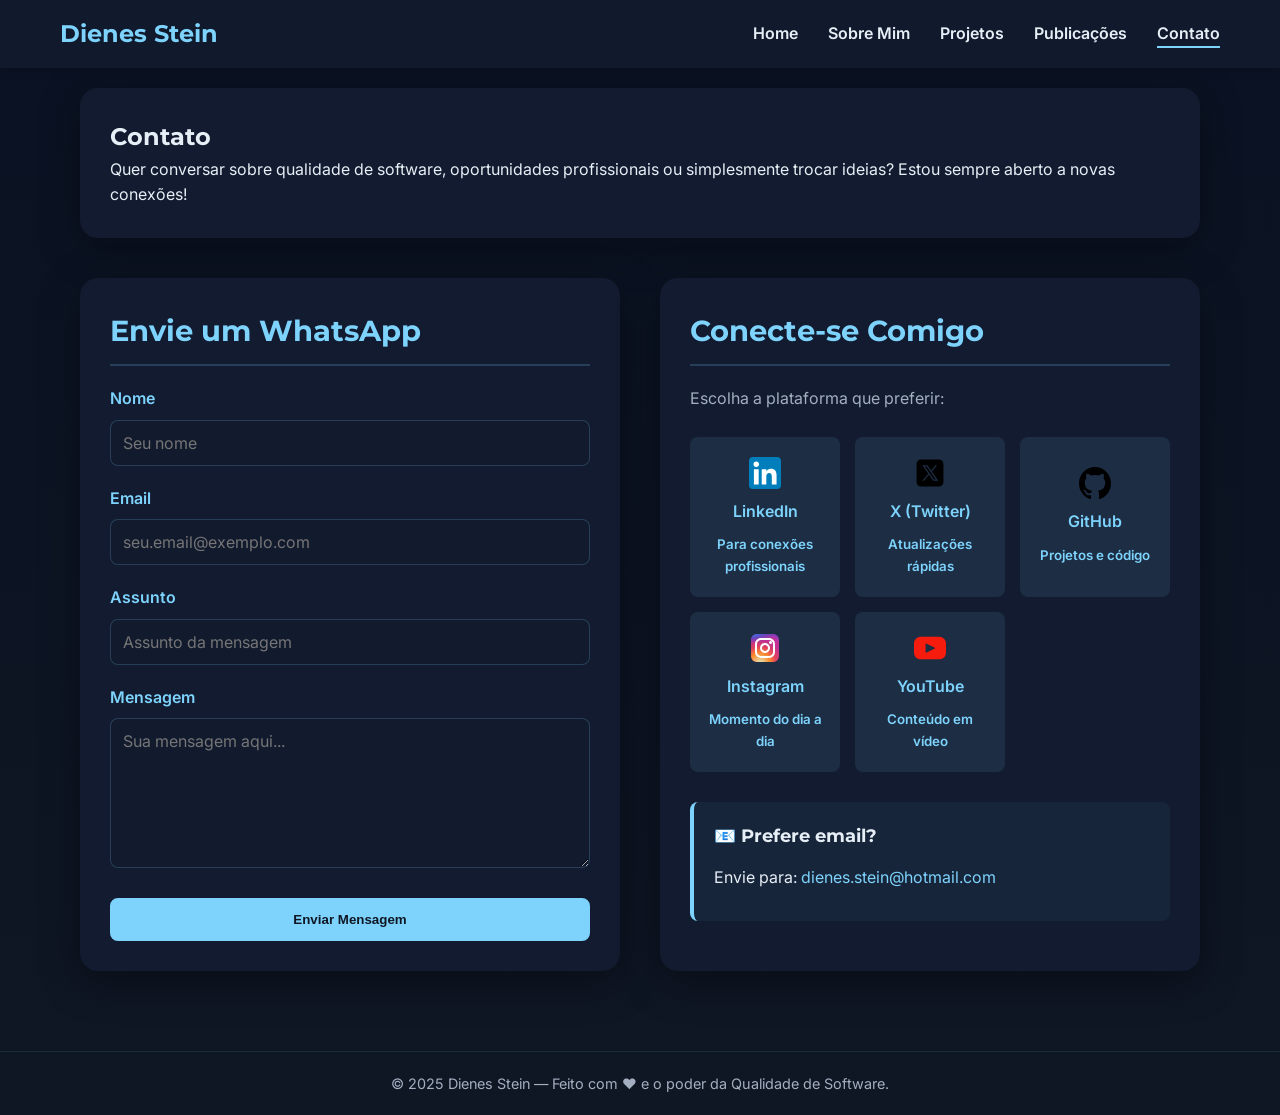
==== contato.html @ b436f36e "New project page and new menu on another pages" ====
<!DOCTYPE html>
<html lang="pt-BR">
<head>
    <meta charset="UTF-8">
    <meta name="viewport" content="width=device-width, initial-scale=1.0">
    <title>Contato — Dienes Stein</title>
    <meta name="description" content="Entre em contato comigo para parcerias, dúvidas ou oportunidades profissionais.">
    <link rel="stylesheet" href="css/style.css">
    <link rel="preconnect" href="https://fonts.googleapis.com">
    <link rel="preconnect" href="https://fonts.gstatic.com" crossorigin>
    <link href="https://fonts.googleapis.com/css2?family=Inter:wght@300;400;600;700&family=Montserrat:wght@700&display=swap" rel="stylesheet">
    <style>
        .contact-form {
            display: flex;
            flex-direction: column;
            gap: 20px;
            margin-top: 20px;
        }

        .form-group {
            display: flex;
            flex-direction: column;
            gap: 8px;
        }

        .form-group label {
            font-weight: 600;
            color: var(--color-accent);
            font-size: 1rem;
        }

        .form-group input,
        .form-group textarea {
            padding: 12px;
            border: 1px solid rgba(125, 211, 252, 0.2);
            border-radius: var(--radius-sm);
            background-color: rgba(18, 27, 47, 0.5);
            color: var(--color-primary-text);
            font-family: var(--font-body);
            font-size: 1rem;
            transition: border-color 0.3s ease, background-color 0.3s ease;
        }

        .form-group input:focus,
        .form-group textarea:focus {
            outline: none;
            border-color: var(--color-accent);
            background-color: rgba(18, 27, 47, 0.8);
        }

        .form-group textarea {
            resize: vertical;
            min-height: 150px;
        }

        .form-submit {
            margin-top: 10px;
        }

        .contact-section {
            display: grid;
            grid-template-columns: 1fr 1fr;
            gap: 40px;
            margin-bottom: 40px;
        }

        @media (max-width: 768px) {
            .contact-section {
                grid-template-columns: 1fr;
                gap: 20px;
            }
        }
    </style>
</head>
<body>
    <header class="header">
        <div class="container">
            <nav class="navbar">
                <div class="logo">Dienes Stein</div>
                <ul class="nav-menu">
                    <li><a href="index.html" class="nav-link">Home</a></li>
                    <li><a href="sobre.html" class="nav-link">Sobre Mim</a></li>
                    <li><a href="projetos.html" class="nav-link">Projetos</a></li>
                    <li><a href="publicacoes.html" class="nav-link">Publicações</a></li>
                    <li><a href="contato.html" class="nav-link active">Contato</a></li>
                </ul>
            </nav>
        </div>
    </header>

    <main class="container">
        <section class="card">
            <h1>Contato</h1>
            <p>Quer conversar sobre qualidade de software, oportunidades profissionais ou simplesmente trocar ideias? Estou sempre aberto a novas conexões!</p>
        </section>

        <div class="contact-section">
            <!-- Contact Form -->
            <section class="card">
                <h2>Envie um WhatsApp</h2>
                <form class="contact-form" id="whatsapp-form">
                    <div class="form-group">
                        <label for="contact-name">Nome</label>
                        <input type="text" id="contact-name" name="name" required placeholder="Seu nome">
                    </div>

                    <div class="form-group">
                        <label for="contact-email">Email</label>
                        <input type="email" id="contact-email" name="email" required placeholder="seu.email@exemplo.com">
                    </div>

                    <div class="form-group">
                        <label for="contact-subject">Assunto</label>
                        <input type="text" id="contact-subject" name="subject" required placeholder="Assunto da mensagem">
                    </div>

                    <div class="form-group">
                        <label for="contact-message">Mensagem</label>
                        <textarea id="contact-message" name="message" required placeholder="Sua mensagem aqui..."></textarea>
                    </div>

                    <button type="submit" class="btn btn-primary form-submit">Enviar Mensagem</button>
                </form>
            </section>

            <!-- Contact Information -->
            <section class="card">
                <h2>Conecte-se Comigo</h2>
                <p class="contact-intro">Escolha a plataforma que preferir:</p>

                <div class="social-links">
                    <a href="https://linkedin.com/in/dienes" target="_blank">
                        <img src="https://dieneslab.github.io/icons/linkedin.svg" alt="LinkedIn">
                        <span>LinkedIn</span>
                        <small>Para conexões profissionais</small>
                    </a>
                    <a href="https://x.com/dienes" target="_blank">
                        <img src="https://dieneslab.github.io/icons/xcom.svg" alt="X">
                        <span>X (Twitter)</span>
                        <small>Atualizações rápidas</small>
                    </a>
                    <a href="https://github.com/dieneslab" target="_blank">
                        <img src="https://dieneslab.github.io/icons/github.svg" alt="GitHub">
                        <span>GitHub</span>
                        <small>Projetos e código</small>
                    </a>
                    <a href="https://instagram.com/dienes_stein" target="_blank">
                        <img src="https://dieneslab.github.io/icons/instagram.svg" alt="Instagram">
                        <span>Instagram</span>
                        <small>Momento do dia a dia</small>
                    </a>
                    <a href="https://www.youtube.com/dienes_stein" target="_blank">
                        <img src="https://dieneslab.github.io/icons/youtube.svg" alt="YouTube">
                        <span>YouTube</span>
                        <small>Conteúdo em vídeo</small>
                    </a>
                </div>

                <div class="contact-highlight">
                    <h3>📧 Prefere email?</h3>
                    <p>Envie para: <a href="mailto:dienes.stein@hotmail.com">dienes.stein@hotmail.com</a></p>
                </div>
            </section>
        </div>

    </main>

    <footer class="footer">
        <div class="container">
            <p>&copy; 2025 Dienes Stein — Feito com ❤️ e o poder da Qualidade de Software.</p>
        </div>
    </footer>

    <script>
    document.getElementById("whatsapp-form").addEventListener("submit", function(event) {
        event.preventDefault();

        // 👉 Substitua pelo seu número do WhatsApp (DDI + DDD + número, sem traços ou espaços)
        const phoneNumber = "5547984241290";

        const name = document.getElementById("contact-name").value.trim();
        const email = document.getElementById("contact-email").value.trim();
        const subject = document.getElementById("contact-subject").value.trim();
        const message = document.getElementById("contact-message").value.trim();

        const text = ` *Nova mensagem de contato!*\n\n` +
                     ` *Nome:* ${name}\n` +
                     ` *Email:* ${email}\n` +
                     ` *Assunto:* ${subject}\n` +
                     ` *Mensagem:* ${message}`;

        const encodedText = encodeURIComponent(text);
        const whatsappURL = `https://wa.me/${phoneNumber}?text=${encodedText}`;

        window.open(whatsappURL, "_blank");
    });
    </script>

    <script src="js/script.js"></script>
</body>
</html>
---- css/style.css ----
/* ============================================
   Portfolio Stylesheet - Dienes Stein
   Design System & Global Styles
   ============================================ */

/* Design Variables */
:root {
    --color-bg: #0f1724;
    --color-card: #121b2f;
    --color-muted: #a3afc1;
    --color-accent: #7dd3fc;
    --color-primary-text: #e6eef6;
    --color-secondary-text: #a3afc1;
    --radius-lg: 18px;
    --radius-sm: 8px;
    --shadow-card: 0 10px 40px rgba(0, 0, 0, 0.4);
    --shadow-card-hover: 0 15px 50px rgba(0, 0, 0, 0.5);
    --max-width: 1200px;

    /* Typography */
    --font-heading: 'Montserrat', sans-serif;
    --font-body: 'Inter', sans-serif;
}

/* ============================================
   Reset & Global Styles
   ============================================ */

* { 
    box-sizing: border-box; 
    margin: 0;
    padding: 0;
}

html {
    scroll-behavior: smooth;
}

body {
    font-family: var(--font-body);
    background: linear-gradient(180deg, #0a1223 0%, #0f1724 100%);
    color: var(--color-primary-text);
    line-height: 1.6;
    min-height: 100vh;
    display: flex;
    flex-direction: column;
    color-scheme: dark;
}

/* Links */
a {
    color: var(--color-accent);
    text-decoration: none;
    transition: color 0.3s ease;
}

a:hover {
    color: #a7e4fd;
}

/* Container */
.container {
    max-width: var(--max-width);
    margin: 0 auto;
    padding: 0 40px;
}

/* Headings */
h1, h2, h3 {
    font-family: var(--font-heading);
    color: var(--color-primary-text);
}

h2 {
    font-size: 1.8rem;
    color: var(--color-accent);
    margin-bottom: 20px;
    border-bottom: 2px solid rgba(125, 211, 252, 0.2);
    padding-bottom: 10px;
}

h3 {
    margin-top: 0;
    margin-bottom: 15px;
    color: var(--color-accent);
    font-size: 1.2rem;
}

/* Card Component */
.card {
    background: var(--color-card);
    border-radius: var(--radius-lg);
    padding: 30px;
    box-shadow: var(--shadow-card);
    margin-bottom: 40px;
    transition: transform 0.3s ease, box-shadow 0.3s ease;
}

.card:hover {
    transform: translateY(-5px);
    box-shadow: var(--shadow-card-hover);
}

/* Button Component */
.btn {
    display: inline-block;
    padding: 12px 25px;
    border-radius: var(--radius-sm);
    font-weight: 600;
    text-align: center;
    transition: all 0.3s ease;
    border: 2px solid transparent;
    cursor: pointer;
}

.btn-primary {
    background-color: var(--color-accent);
    color: var(--color-bg);
    border-color: var(--color-accent);
}

.btn-primary:hover {
    background-color: #a7e4fd;
    color: var(--color-bg);
    border-color: #a7e4fd;
}

.btn-secondary {
    background-color: transparent;
    color: var(--color-accent);
    border-color: var(--color-accent);
}

.btn-secondary:hover {
    background-color: rgba(125, 211, 252, 0.1);
    color: #a7e4fd;
}

/* Text Utilities */
.text-center {
    text-align: center;
}

/* ============================================
   Header & Navigation
   ============================================ */

.header {
    background-color: rgba(18, 27, 47, 0.95);
    backdrop-filter: blur(5px);
    position: sticky;
    top: 0;
    z-index: 1000;
    box-shadow: 0 2px 10px rgba(0, 0, 0, 0.2);
}

.header .container {
    display: flex;
    justify-content: center;
    align-items: center;
    padding: 15px 20px;
}

.navbar {
    display: flex;
    justify-content: space-between;
    align-items: center;
    width: 100%;
}

.logo {
    font-family: var(--font-heading);
    font-size: 1.5rem;
    font-weight: 700;
    color: var(--color-accent);
}

.nav-menu {
    list-style: none;
    display: flex;
    gap: 30px;
}

.nav-link {
    color: var(--color-primary-text);
    font-weight: 600;
    padding: 5px 0;
    position: relative;
    transition: color 0.3s ease;
}

.nav-link::after {
    content: '';
    position: absolute;
    bottom: 0;
    left: 0;
    width: 0;
    height: 2px;
    background-color: var(--color-accent);
    transition: width 0.3s ease;
}

.nav-link:hover::after,
.nav-link.active::after {
    width: 100%;
}

/* ============================================
   Main Content
   ============================================ */

main {
    flex-grow: 1;
    padding-top: 40px;
    padding-bottom: 40px;
}

main {
    flex-grow: 1;
    padding-top: 60px;
    padding-bottom: 40px;
}

main > .card:first-child,
main > section:first-child {
    margin-top: 20px;
}

/* Hero Section */
.hero-section {
    display: flex;
    align-items: center;
    justify-content: space-between;
    gap: 200px;
    padding: 60px 40px; /* ADD padding lateral */
    margin-bottom: 40px;
    border-bottom: 1px solid rgba(125, 211, 252, 0.1);
}

.hero-content {
    flex: 1;
    min-width: 0;
    max-width: 600px; /* ADD limite máximo */
}

.hero-greeting {
    font-size: 1.1rem;
    color: var(--color-accent);
    font-weight: 600;
    margin-bottom: 10px;
}

.hero-title {
    font-size: 3.5rem;
    margin-bottom: 10px;
    line-height: 1.1;
}

.hero-role {
    font-size: 1.5rem;
    color: var(--color-muted);
    font-weight: 400;
    margin-bottom: 20px;
}

.hero-bio {
    font-size: 1.1rem;
    margin-bottom: 30px;
    line-height: 1.6;
}

.hero-bio strong {
    color: var(--color-accent);
}

.hero-actions {
    display: flex;
    gap: 15px;
    flex-wrap: wrap;
}

.hero-image {
    flex: 0 0 auto;
    text-align: center;
}

.hero-image img {
    width: 280px;
    height: 280px;
    border-radius: 50%;
    object-fit: cover;
    border: 5px solid var(--color-accent);
    box-shadow: var(--shadow-card);
}

.hero-role {
    font-size: 1.5rem;
    font-weight: 600;
    color: var(--color-accent);
    margin-bottom: 20px;
    min-height: 2rem;
    display: flex;
    align-items: center;
    justify-content: flex-start;
    font-family: 'Inter', sans-serif;
}

.cursor {
    animation: blink 1s infinite;
    color: var(--color-accent);
    font-weight: bold;
    margin-left: 2px;
}

@keyframes blink {
    0%, 50% { opacity: 1; }
    51%, 100% { opacity: 0; }
}

@media (max-width: 992px) {
    .hero-section {
        flex-direction: column;
        text-align: center;
        padding: 40px 30px; /* Ajuste do padding */
        gap: 40px;
    }

    .hero-content {
        max-width: 100%;
        order: 2;
    }

    .hero-image {
        max-width: 100%;
        margin-bottom: 0;
        order: 1;
    }

    .hero-title {
        font-size: 2.8rem;
    }

    .hero-role {
        font-size: 1.3rem;
    }

    .hero-actions {
        justify-content: center;
    }

    .hero-image img {
        width: 220px;
        height: 220px;
    }
}

@media (max-width: 768px) {
    .hero-section {
        padding: 40px 20px; /* Menos padding em mobile */
    }

    .hero-title {
        font-size: 2.2rem;
    }

    .hero-role {
        font-size: 1.1rem;
    }

    .hero-image img {
        width: 200px;
        height: 200px;
    }

    .hero-actions {
        flex-direction: column;
        align-items: center;
    }

    .hero-actions .btn {
        width: 200px;
    }
}

/* Tech Stack Section */
.tech-stack-section {
    text-align: center;
}

.tech-icons {
    display: flex;
    flex-wrap: wrap;
    justify-content: center;
    gap: 20px;
    margin-top: 20px;
}

.tech-icons img {
    width: 60px;
    height: 60px;
    transition: transform 0.3s ease;
}

.tech-icons img:hover {
    transform: scale(1.15) rotate(5deg);
}

/* GitHub Stats Section */
.github-stats-section {
    text-align: center;
}

.stats-grid {
    display: flex;
    justify-content: center;
    gap: 20px;
    flex-wrap: wrap;
    margin-bottom: 20px;
}

.stats-grid img {
    max-width: 100%;
    height: auto;
    border-radius: var(--radius-sm);
    box-shadow: 0 5px 15px rgba(0, 0, 0, 0.3);
}

/* ============================================
   Publications Page
   ============================================ */

.publications-grid {
    display: grid;
    grid-template-columns: repeat(auto-fit, minmax(300px, 1fr));
    gap: 30px;
    margin-top: 20px;
}

.publication-card {
    display: flex;
    flex-direction: column;
    height: 100%;
}

.publication-card h3 {
    font-size: 1.4rem;
    margin-top: 0;
    margin-bottom: 10px;
    color: var(--color-accent);
    flex-grow: 1;
}

.publication-meta {
    font-size: 0.9rem;
    color: var(--color-muted);
    margin-bottom: 15px;
}

.publication-excerpt {
    margin-bottom: 20px;
    flex-grow: 1;
}

.publication-card .btn {
    align-self: flex-start;
}

/* ============================================
   About Page
   ============================================ */

.about-wrapper {
    display: flex;
    gap: 40px;
    align-items: flex-start;
}

.about-main {
    flex: 2;
}

.about-sidebar {
    flex: 1;
    position: sticky;
    top: 100px;
}

.about-sidebar .card {
    margin-bottom: 20px;
}

.about-sidebar ul {
    list-style: none;
    padding-left: 0;
}

.about-sidebar ul li {
    margin-bottom: 10px;
    padding-left: 20px;
    position: relative;
    color: var(--color-secondary-text);
}

.about-sidebar ul li::before {
    content: "•";
    color: var(--color-accent);
    font-weight: bold;
    display: inline-block;
    width: 1em;
    margin-left: -1em;
}

.principles-list,
.experience-list,
.hobbies-list,
.skills-list,
.certifications-list,
.languages-list,
.stats-list {
    margin-left: 20px;
    margin-top: 15px;
}

.about-main p {
    margin-bottom: 20px;
    font-size: 1.05rem;
}

/* ============================================
   Contact Page
   ============================================ */

.contact-section {
    display: grid;
    grid-template-columns: 1fr 1fr;
    gap: 40px;
    margin-bottom: 40px;
}

.contact-form {
    display: flex;
    flex-direction: column;
    gap: 20px;
    margin-top: 20px;
}

.form-group {
    display: flex;
    flex-direction: column;
    gap: 8px;
}

.form-group label {
    font-weight: 600;
    color: var(--color-accent);
    font-size: 1rem;
}

.form-group input,
.form-group textarea {
    padding: 12px;
    border: 1px solid rgba(125, 211, 252, 0.2);
    border-radius: var(--radius-sm);
    background-color: rgba(18, 27, 47, 0.5);
    color: var(--color-primary-text);
    font-family: var(--font-body);
    font-size: 1rem;
    transition: border-color 0.3s ease, background-color 0.3s ease;
}

.form-group input:focus,
.form-group textarea:focus {
    outline: none;
    border-color: var(--color-accent);
    background-color: rgba(18, 27, 47, 0.8);
}

.form-group textarea {
    resize: vertical;
    min-height: 150px;
}

.form-submit {
    margin-top: 10px;
}

.form-note {
    font-size: 0.9rem;
    color: var(--color-muted);
    margin-top: 15px;
}

.contact-info {
    display: flex;
    align-items: center;
    gap: 15px;
    margin-bottom: 20px;
    font-size: 1.1rem;
}

.contact-info img {
    width: 30px;
    height: 30px;
    filter: brightness(0) saturate(100%) invert(75%) sepia(50%) saturate(600%) hue-rotate(180deg) brightness(100%) contrast(100%);
}

.contact-info a {
    font-weight: 600;
}

.divider {
    border: none;
    border-top: 1px solid rgba(125, 211, 252, 0.1);
    margin: 20px 0;
}

.social-title {
    color: var(--color-accent);
    margin-top: 20px;
}

.social-links {
    display: grid;
    grid-template-columns: repeat(auto-fit, minmax(150px, 1fr));
    gap: 15px;
    margin-top: 20px;
}

.social-links a {
    display: flex;
    flex-direction: column;
    align-items: center;
    justify-content: center;
    gap: 10px;
    background: rgba(125, 211, 252, 0.1);
    padding: 20px 15px;
    border-radius: var(--radius-sm);
    font-weight: 600;
    color: var(--color-accent);
    transition: all 0.3s ease;
    text-align: center;
    min-height: 100px;
}

.social-links a:hover {
    background: rgba(125, 211, 252, 0.2);
    transform: translateY(-3px);
    box-shadow: 0 5px 15px rgba(0, 0, 0, 0.2);
}

.social-links img {
    width: 32px;
    height: 32px;
    filter: none;
    transition: transform 0.3s ease;
}

.social-links a:hover img {
    transform: scale(1.1);
}

.contact-intro {
    margin-bottom: 25px;
    color: var(--color-secondary-text);
    line-height: 1.6;
}

.contact-highlight {
    background: rgba(125, 211, 252, 0.05);
    border-left: 4px solid var(--color-accent);
    padding: 20px;
    border-radius: var(--radius-sm);
    margin-top: 30px;
}

.contact-highlight h3 {
    margin-top: 0;
    color: var(--color-primary-text);
    font-size: 1.1rem;
}

.contact-highlight p {
    margin-bottom: 10px;
}

.response-time {
    font-size: 0.9rem;
    color: var(--color-muted);
    font-style: italic;
}

/* Responsive adjustments */
@media (max-width: 768px) {
    .social-links {
        grid-template-columns: repeat(2, 1fr);
        gap: 12px;
    }
    
    .social-links a {
        padding: 15px 10px;
        min-height: 90px;
    }
    
    .social-links img {
        width: 28px;
        height: 28px;
    }
}

@media (max-width: 480px) {
    .social-links {
        grid-template-columns: 1fr;
    }
}

.availability-list {
    margin-left: 20px;
    margin-top: 15px;
}

/* ============================================
   Footer
   ============================================ */

.footer {
    text-align: center;
    padding: 20px 0;
    border-top: 1px solid rgba(125, 211, 252, 0.1);
    color: var(--color-muted);
    font-size: 0.9rem;
    margin-top: auto;
}

/* ============================================
   Responsive Design
   ============================================ */

@media (max-width: 992px) {
    .hero-section {
        flex-direction: column;
        text-align: center;
        padding: 40px 0;
    }

    .hero-content {
        max-width: 100%;
        order: 2;
    }

    .hero-image {
        max-width: 100%;
        margin-bottom: 30px;
        order: 1;
    }

    .hero-title {
        font-size: 2.8rem;
    }

    .hero-role {
        font-size: 1.3rem;
    }

    .hero-actions {
        justify-content: center;
    }

    .about-wrapper {
        flex-direction: column;
    }

    .about-sidebar {
        position: static;
        top: auto;
        width: 100%;
    }

    .about-sidebar .card {
        margin-bottom: 40px;
    }

    .contact-section {
        grid-template-columns: 1fr;
        gap: 20px;
    }
}

@media (max-width: 768px) {
    .navbar {
        flex-direction: column;
        gap: 15px;
    }

    .nav-menu {
        gap: 15px;
        justify-content: center;
    }

    .logo {
        margin-bottom: 10px;
    }

    .card {
        padding: 20px;
    }

    .hero-title {
        font-size: 2.2rem;
    }

    .hero-role {
        font-size: 1.1rem;
    }

    .hero-image img {
        width: 200px;
        height: 200px;
    }

    .stats-grid {
        flex-direction: column;
        gap: 10px;
    }
    
    .stats-grid img {
        width: 100%;
        max-width: 400px;
        margin: 0 auto;
    }

    .hero-actions {
        flex-direction: column;
    }

    .btn {
        width: 100%;
    }

    .publications-grid {
        grid-template-columns: 1fr;
    }

    h2 {
        font-size: 1.5rem;
    }

    .hero-content {
        text-align: center;
    }
}
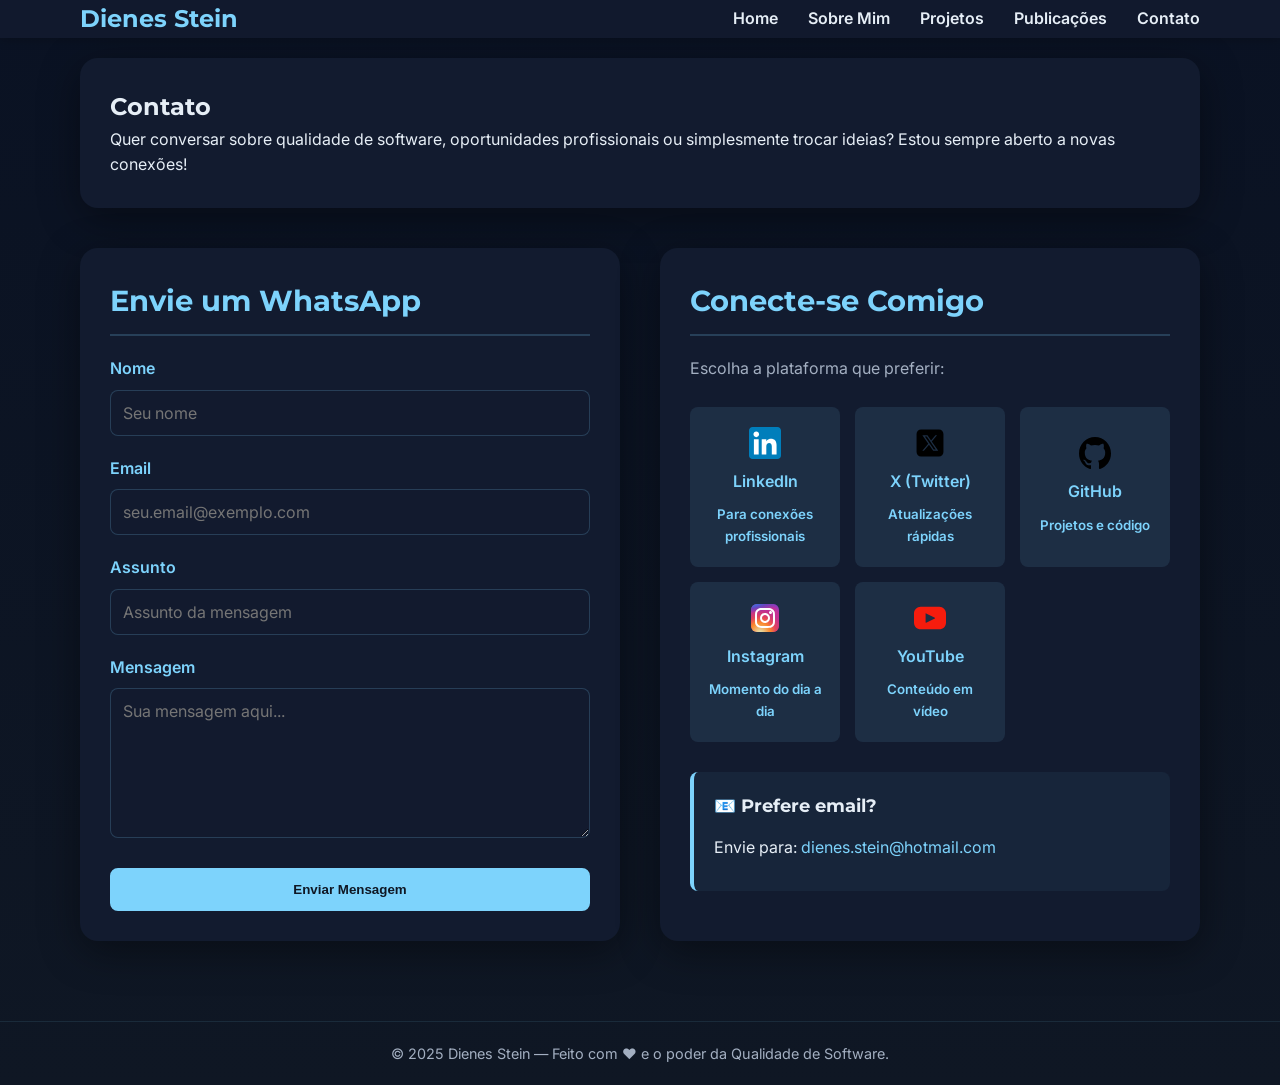
==== commit 7235ff5a: "inclusao de nova publicacao e ajustes nos direcionamentos em cada pagina" ====
--- a/contato.html
+++ b/contato.html
@@ -5,72 +5,16 @@
     <meta name="viewport" content="width=device-width, initial-scale=1.0">
     <title>Contato — Dienes Stein</title>
     <meta name="description" content="Entre em contato comigo para parcerias, dúvidas ou oportunidades profissionais.">
+    <link rel="canonical" href="https://dienes.com.br/contato" />
+    <link rel="apple-touch-icon" sizes="180x180" href="images/favicon/apple-touch-icon.png">
+    <link rel="icon" type="image/png" sizes="32x32" href="images/favicon/favicon-32x32.png">
+    <link rel="icon" type="image/png" sizes="16x16" href="images/favicon/favicon-16x16.png">
+    <link rel="icon" type="image/x-icon" href="favicon.ico">
     <link rel="stylesheet" href="css/style.css">
     <link rel="preconnect" href="https://fonts.googleapis.com">
     <link rel="preconnect" href="https://fonts.gstatic.com" crossorigin>
     <link href="https://fonts.googleapis.com/css2?family=Inter:wght@300;400;600;700&family=Montserrat:wght@700&display=swap" rel="stylesheet">
-    <style>
-        .contact-form {
-            display: flex;
-            flex-direction: column;
-            gap: 20px;
-            margin-top: 20px;
-        }
-
-        .form-group {
-            display: flex;
-            flex-direction: column;
-            gap: 8px;
-        }
-
-        .form-group label {
-            font-weight: 600;
-            color: var(--color-accent);
-            font-size: 1rem;
-        }
-
-        .form-group input,
-        .form-group textarea {
-            padding: 12px;
-            border: 1px solid rgba(125, 211, 252, 0.2);
-            border-radius: var(--radius-sm);
-            background-color: rgba(18, 27, 47, 0.5);
-            color: var(--color-primary-text);
-            font-family: var(--font-body);
-            font-size: 1rem;
-            transition: border-color 0.3s ease, background-color 0.3s ease;
-        }
-
-        .form-group input:focus,
-        .form-group textarea:focus {
-            outline: none;
-            border-color: var(--color-accent);
-            background-color: rgba(18, 27, 47, 0.8);
-        }
-
-        .form-group textarea {
-            resize: vertical;
-            min-height: 150px;
-        }
-
-        .form-submit {
-            margin-top: 10px;
-        }
-
-        .contact-section {
-            display: grid;
-            grid-template-columns: 1fr 1fr;
-            gap: 40px;
-            margin-bottom: 40px;
-        }
-
-        @media (max-width: 768px) {
-            .contact-section {
-                grid-template-columns: 1fr;
-                gap: 20px;
-            }
-        }
-    </style>
+    <script src="js/analytics.js"></script>
 </head>
 <body>
     <header class="header">
@@ -78,12 +22,17 @@
             <nav class="navbar">
                 <div class="logo">Dienes Stein</div>
                 <ul class="nav-menu">
-                    <li><a href="index.html" class="nav-link">Home</a></li>
-                    <li><a href="sobre.html" class="nav-link">Sobre Mim</a></li>
-                    <li><a href="projetos.html" class="nav-link">Projetos</a></li>
-                    <li><a href="publicacoes.html" class="nav-link">Publicações</a></li>
-                    <li><a href="contato.html" class="nav-link active">Contato</a></li>
+                    <li><a href="/" class="nav-link">Home</a></li>
+                    <li><a href="/sobre" class="nav-link">Sobre Mim</a></li>
+                    <li><a href="/projetos" class="nav-link">Projetos</a></li>
+                    <li><a href="/publicacoes" class="nav-link">Publicações</a></li>
+                    <li><a href="/contato" class="nav-link active">Contato</a></li>
                 </ul>
+                <button class="hamburger" id="hamburger">
+                    <span></span>
+                    <span></span>
+                    <span></span>
+                </button>
             </nav>
         </div>
     </header>
--- a/css/style.css
+++ b/css/style.css
@@ -13,6 +13,7 @@
     --color-secondary-text: #a3afc1;
     --radius-lg: 18px;
     --radius-sm: 8px;
+    --radius-md: 12px;
     --shadow-card: 0 10px 40px rgba(0, 0, 0, 0.4);
     --shadow-card-hover: 0 15px 50px rgba(0, 0, 0, 0.5);
     --max-width: 1200px;
@@ -211,14 +212,7 @@
 
 main {
     flex-grow: 1;
-    padding-top: 40px;
-    padding-bottom: 40px;
-}
-
-main {
-    flex-grow: 1;
-    padding-top: 60px;
-    padding-bottom: 40px;
+    padding: 60px 0 40px;
 }
 
 main > .card:first-child,
@@ -232,7 +226,7 @@
     align-items: center;
     justify-content: space-between;
     gap: 200px;
-    padding: 60px 40px; /* ADD padding lateral */
+    padding: 60px 40px;
     margin-bottom: 40px;
     border-bottom: 1px solid rgba(125, 211, 252, 0.1);
 }
@@ -240,7 +234,7 @@
 .hero-content {
     flex: 1;
     min-width: 0;
-    max-width: 600px; /* ADD limite máximo */
+    max-width: 600px;
 }
 
 .hero-greeting {
@@ -258,9 +252,14 @@
 
 .hero-role {
     font-size: 1.5rem;
-    color: var(--color-muted);
-    font-weight: 400;
+    font-weight: 600;
+    color: var(--color-accent);
     margin-bottom: 20px;
+    min-height: 2rem;
+    display: flex;
+    align-items: center;
+    justify-content: flex-start;
+    font-family: var(--font-body);
 }
 
 .hero-bio {
@@ -293,18 +292,7 @@
     box-shadow: var(--shadow-card);
 }
 
-.hero-role {
-    font-size: 1.5rem;
-    font-weight: 600;
-    color: var(--color-accent);
-    margin-bottom: 20px;
-    min-height: 2rem;
-    display: flex;
-    align-items: center;
-    justify-content: flex-start;
-    font-family: 'Inter', sans-serif;
-}
-
+/* Typing Animation */
 .cursor {
     animation: blink 1s infinite;
     color: var(--color-accent);
@@ -315,71 +303,6 @@
 @keyframes blink {
     0%, 50% { opacity: 1; }
     51%, 100% { opacity: 0; }
-}
-
-@media (max-width: 992px) {
-    .hero-section {
-        flex-direction: column;
-        text-align: center;
-        padding: 40px 30px; /* Ajuste do padding */
-        gap: 40px;
-    }
-
-    .hero-content {
-        max-width: 100%;
-        order: 2;
-    }
-
-    .hero-image {
-        max-width: 100%;
-        margin-bottom: 0;
-        order: 1;
-    }
-
-    .hero-title {
-        font-size: 2.8rem;
-    }
-
-    .hero-role {
-        font-size: 1.3rem;
-    }
-
-    .hero-actions {
-        justify-content: center;
-    }
-
-    .hero-image img {
-        width: 220px;
-        height: 220px;
-    }
-}
-
-@media (max-width: 768px) {
-    .hero-section {
-        padding: 40px 20px; /* Menos padding em mobile */
-    }
-
-    .hero-title {
-        font-size: 2.2rem;
-    }
-
-    .hero-role {
-        font-size: 1.1rem;
-    }
-
-    .hero-image img {
-        width: 200px;
-        height: 200px;
-    }
-
-    .hero-actions {
-        flex-direction: column;
-        align-items: center;
-    }
-
-    .hero-actions .btn {
-        width: 200px;
-    }
 }
 
 /* Tech Stack Section */
@@ -423,6 +346,127 @@
     height: auto;
     border-radius: var(--radius-sm);
     box-shadow: 0 5px 15px rgba(0, 0, 0, 0.3);
+}
+
+/* ============================================
+   Projects Page
+   ============================================ */
+
+.projects-grid {
+    display: grid;
+    grid-template-columns: repeat(auto-fit, minmax(350px, 1fr));
+    gap: 30px;
+    margin-top: 20px;
+}
+
+.project-card {
+    display: flex;
+    flex-direction: column;
+    height: 100%;
+    overflow: hidden;
+    position: relative;
+}
+
+.project-image {
+    height: 200px;
+    overflow: hidden;
+    position: relative;
+}
+
+.project-image img {
+    width: 100%;
+    height: 100%;
+    object-fit: cover;
+    transition: transform 0.5s ease;
+}
+
+.project-card:hover .project-image img {
+    transform: scale(1.05);
+}
+
+.project-badge {
+    position: absolute;
+    top: 15px;
+    right: 15px;
+    background: var(--color-accent);
+    color: var(--color-bg);
+    padding: 5px 10px;
+    border-radius: var(--radius-sm);
+    font-size: 0.8rem;
+    font-weight: 600;
+    z-index: 2;
+}
+
+.project-content {
+    padding: 25px;
+    flex-grow: 1;
+    display: flex;
+    flex-direction: column;
+}
+
+.project-card h3 {
+    font-size: 1.4rem;
+    margin-top: 0;
+    margin-bottom: 10px;
+    color: var(--color-accent);
+}
+
+.project-meta {
+    font-size: 0.9rem;
+    color: var(--color-muted);
+    margin-bottom: 15px;
+    display: flex;
+    gap: 15px;
+}
+
+.project-tech {
+    display: flex;
+    flex-wrap: wrap;
+    gap: 8px;
+    margin-bottom: 15px;
+}
+
+.tech-tag {
+    background: rgba(125, 211, 252, 0.1);
+    color: var(--color-accent);
+    padding: 4px 10px;
+    border-radius: 20px;
+    font-size: 0.8rem;
+    font-weight: 600;
+}
+
+.project-excerpt {
+    margin-bottom: 20px;
+    flex-grow: 1;
+}
+
+.project-actions {
+    display: flex;
+    gap: 10px;
+    margin-top: auto;
+}
+
+.project-actions .btn {
+    flex: 1;
+    text-align: center;
+}
+
+.featured-project {
+    grid-column: 1 / -1;
+    display: grid;
+    grid-template-columns: 1fr 1fr;
+    gap: 30px;
+    align-items: center;
+}
+
+.featured-project .project-image {
+    height: 300px;
+    border-radius: var(--radius-lg);
+    overflow: hidden;
+}
+
+.featured-project .project-content {
+    padding: 0;
 }
 
 /* ============================================
@@ -516,7 +560,8 @@
 .skills-list,
 .certifications-list,
 .languages-list,
-.stats-list {
+.stats-list,
+.availability-list {
     margin-left: 20px;
     margin-top: 15px;
 }
@@ -689,33 +734,182 @@
     font-style: italic;
 }
 
-/* Responsive adjustments */
-@media (max-width: 768px) {
-    .social-links {
-        grid-template-columns: repeat(2, 1fr);
-        gap: 12px;
-    }
-    
-    .social-links a {
-        padding: 15px 10px;
-        min-height: 90px;
-    }
-    
-    .social-links img {
-        width: 28px;
-        height: 28px;
-    }
-}
-
-@media (max-width: 480px) {
-    .social-links {
-        grid-template-columns: 1fr;
-    }
-}
-
-.availability-list {
+/* ============================================
+   Article/Blog Styles
+   ============================================ */
+
+.article-header {
+    text-align: center;
+    padding: 40px 0 20px;
+    border-bottom: 1px solid rgba(125, 211, 252, 0.1);
+    margin-bottom: 40px;
+}
+
+.article-header h1 {
+    font-size: 2.5rem;
+    margin-bottom: 10px;
+    line-height: 1.2;
+}
+
+.article-meta {
+    color: var(--color-muted);
+    font-size: 1rem;
+}
+
+.article-content img {
+    max-width: 100%;
+    height: auto;
+    border-radius: var(--radius-sm);
+    margin: 20px 0;
+    display: block;
+    box-shadow: 0 4px 12px rgba(0, 0, 0, 0.1);
+}
+
+.article-content p {
+    margin-bottom: 20px;
+    line-height: 1.7;
+    font-size: 1.05rem;
+}
+
+.article-content h2 {
+    margin-top: 40px;
+    font-size: 1.8rem;
+    border-bottom: 2px solid rgba(125, 211, 252, 0.2);
+    padding-bottom: 8px;
+}
+
+.article-content ul {
     margin-left: 20px;
-    margin-top: 15px;
+    margin-bottom: 20px;
+    list-style-type: disc;
+}
+
+.article-content ol {
+    margin-left: 20px;
+    margin-bottom: 20px;
+    list-style-type: decimal;
+}
+
+.article-content blockquote {
+    border-left: 4px solid var(--color-accent);
+    padding-left: 20px;
+    margin: 20px 0;
+    font-style: italic;
+    background-color: rgba(125, 211, 252, 0.05);
+    padding: 15px 20px;
+    border-radius: var(--radius-sm);
+}
+
+.api-image-container {
+    text-align: center;
+    margin: 30px 0;
+}
+
+.api-image-container img {
+    max-width: 80%;
+    border: 1px solid rgba(125, 211, 252, 0.3);
+    display: block;
+    margin: 0 auto;
+}
+
+.image-caption {
+    font-size: 0.9rem;
+    color: var(--color-muted);
+    margin-top: 8px;
+    font-style: italic;
+}
+
+.project-demo {
+    background: rgba(125, 211, 252, 0.05);
+    border-radius: var(--radius-md);
+    padding: 30px;
+    margin: 40px 0;
+    border: 1px solid rgba(125, 211, 252, 0.1);
+}
+
+.project-demo h3 {
+    color: var(--color-accent);
+    margin-bottom: 20px;
+    text-align: center;
+}
+
+.demo-links {
+    display: flex;
+    flex-wrap: wrap;
+    gap: 15px;
+    justify-content: center;
+    margin-top: 25px;
+}
+
+.demo-links a {
+    display: inline-flex;
+    align-items: center;
+    gap: 8px;
+    padding: 10px 20px;
+    background: var(--color-accent);
+    color: var(--color-bg);
+    text-decoration: none;
+    border-radius: var(--radius-sm);
+    font-weight: 600;
+    transition: transform 0.2s ease, background 0.2s ease;
+}
+
+.demo-links a:hover {
+    transform: translateY(-2px);
+    background: #0ea5e9;
+}
+
+.linkedin-cta {
+    text-align: center;
+    margin-top: 50px;
+    padding: 25px;
+    background: linear-gradient(135deg, rgba(125, 211, 252, 0.1), rgba(56, 189, 248, 0.1));
+    border-radius: var(--radius-md);
+    border: 1px solid rgba(125, 211, 252, 0.2);
+}
+
+.extension-grid {
+    display: grid;
+    grid-template-columns: repeat(auto-fill, minmax(300px, 1fr));
+    gap: 20px;
+    margin: 30px 0;
+}
+
+.extension-card {
+    background: rgba(18, 27, 47, 0.5);
+    border-radius: var(--radius-md);
+    padding: 20px;
+    border: 1px solid rgba(125, 211, 252, 0.1);
+    transition: transform 0.3s ease, box-shadow 0.3s ease;
+}
+
+.extension-card:hover {
+    transform: translateY(-5px);
+    box-shadow: 0 10px 20px rgba(0, 0, 0, 0.2);
+}
+
+.extension-card h3 {
+    color: var(--color-accent);
+    margin-bottom: 10px;
+    font-size: 1.2rem;
+}
+
+.extension-card p {
+    margin-bottom: 0;
+    font-size: 0.95rem;
+}
+
+.extension-card .publisher {
+    color: var(--color-muted);
+    font-size: 0.85rem;
+    margin-top: 10px;
+}
+
+.highlight {
+    background: linear-gradient(120deg, rgba(125, 211, 252, 0.2) 0%, rgba(125, 211, 252, 0) 80%);
+    padding: 15px 20px;
+    border-radius: var(--radius-sm);
+    margin: 20px 0;
 }
 
 /* ============================================
@@ -732,6 +926,28 @@
 }
 
 /* ============================================
+   Menu Responsivo
+   ============================================ */
+
+.hamburger {
+    display: none;
+    flex-direction: column;
+    cursor: pointer;
+    background: none;
+    border: none;
+    padding: 5px;
+}
+
+.hamburger span {
+    width: 25px;
+    height: 3px;
+    background-color: white;
+    margin: 3px 0;
+    transition: 0.3s;
+    border-radius: 2px;
+}
+
+/* ============================================
    Responsive Design
    ============================================ */
 
@@ -739,7 +955,8 @@
     .hero-section {
         flex-direction: column;
         text-align: center;
-        padding: 40px 0;
+        padding: 40px 30px;
+        gap: 40px;
     }
 
     .hero-content {
@@ -749,7 +966,7 @@
 
     .hero-image {
         max-width: 100%;
-        margin-bottom: 30px;
+        margin-bottom: 0;
         order: 1;
     }
 
@@ -759,10 +976,16 @@
 
     .hero-role {
         font-size: 1.3rem;
+        justify-content: center;
     }
 
     .hero-actions {
         justify-content: center;
+    }
+
+    .hero-image img {
+        width: 220px;
+        height: 220px;
     }
 
     .about-wrapper {
@@ -783,25 +1006,95 @@
         grid-template-columns: 1fr;
         gap: 20px;
     }
+
+    .featured-project {
+        grid-template-columns: 1fr;
+    }
+    
+    .featured-project .project-image {
+        height: 200px;
+    }
 }
 
 @media (max-width: 768px) {
+    .container {
+        padding: 0 20px;
+    }
+
     .navbar {
+        flex-direction: row;
+        gap: 0;
+    }
+
+    /* === MENU HAMBURGER === */
+    .nav-menu {
+        position: fixed;
+        top: 70px;
+        right: 0;
+        width: 280px;
+        max-width: 90vw;
+        height: calc(100vh - 70px);
+        background-color: var(--color-card);
         flex-direction: column;
-        gap: 15px;
-    }
-
-    .nav-menu {
-        gap: 15px;
-        justify-content: center;
-    }
-
-    .logo {
-        margin-bottom: 10px;
-    }
-
+        align-items: center;
+        padding-top: 40px;
+        transition: transform 0.3s ease;
+        box-shadow: -5px 0 15px rgba(0, 0, 0, 0.3);
+        gap: 0;
+        z-index: 999;
+        overflow-y: auto;
+        transform: translateX(100%); /* Esconde completamente fora da tela */
+    }
+    
+    .nav-menu.active {
+        transform: translateX(0); /* Traz de volta para a tela */
+    }
+    
+    .nav-link {
+        display: block;
+        width: 100%;
+        text-align: center;
+        padding: 15px 20px;
+        border-bottom: 1px solid rgba(255, 255, 255, 0.1);
+        color: var(--color-primary-text);
+        font-weight: 600;
+    }
+
+    .nav-link:hover,
+    .nav-link.active {
+        background-color: rgba(125, 211, 252, 0.1);
+        color: var(--color-accent);
+    }
+
+    .nav-link::after {
+        display: none;
+    }
+
+    .hamburger {
+        display: flex;
+        z-index: 1000;
+    }
+    
+    .hamburger.active span:nth-child(1) {
+        transform: rotate(-45deg) translate(-5px, 6px);
+    }
+    
+    .hamburger.active span:nth-child(2) {
+        opacity: 0;
+    }
+    
+    .hamburger.active span:nth-child(3) {
+        transform: rotate(45deg) translate(-5px, -6px);
+    }
+    /* === FIM DA CORREÇÃO === */
+
+    /* ... mantenha o resto do seu CSS igual ... */
     .card {
         padding: 20px;
+    }
+
+    .hero-section {
+        padding: 40px 20px;
     }
 
     .hero-title {
@@ -830,12 +1123,14 @@
 
     .hero-actions {
         flex-direction: column;
-    }
-
-    .btn {
-        width: 100%;
-    }
-
+        align-items: center;
+    }
+
+    .hero-actions .btn {
+        width: 200px;
+    }
+
+    .projects-grid,
     .publications-grid {
         grid-template-columns: 1fr;
     }
@@ -844,8 +1139,342 @@
         font-size: 1.5rem;
     }
 
-    .hero-content {
-        text-align: center;
-    }
-}
-
+    .social-links {
+        grid-template-columns: repeat(2, 1fr);
+        gap: 12px;
+    }
+    
+    .social-links a {
+        padding: 15px 10px;
+        min-height: 90px;
+    }
+    
+    .social-links img {
+        width: 28px;
+        height: 28px;
+    }
+}
+
+@media (max-width: 480px) {
+    body.menu-open {
+        overflow: hidden;
+    }
+    
+    .social-links {
+        grid-template-columns: 1fr;
+    }
+    
+    .project-actions {
+        flex-direction: column;
+    }
+    
+    .hero-title {
+        font-size: 1.8rem;
+    }
+    
+    .article-header h1 {
+        font-size: 2rem;
+    }
+}
+
+html, body {
+    overflow-x: hidden;
+    width: 100%;
+}
+
+/* Previne scroll do body quando menu está aberto */
+body.menu-open {
+    overflow: hidden;
+}
+
+pre {
+    background: rgba(18, 27, 47, 0.8);
+    border: 1px solid rgba(125, 211, 252, 0.2);
+    border-radius: var(--radius-sm);
+    padding: 20px;
+    overflow-x: auto;
+    margin: 20px 0;
+    font-family: 'Courier New', monospace;
+    font-size: 0.9rem;
+    line-height: 1.4;
+}
+
+code {
+    background: rgba(125, 211, 252, 0.1);
+    padding: 2px 6px;
+    border-radius: 4px;
+    font-family: 'Courier New', monospace;
+    font-size: 0.9em;
+}
+
+pre code {
+    background: none;
+    padding: 0;
+}
+
+.article-content iframe {
+    max-width: 100%;
+    border-radius: var(--radius-sm);
+    box-shadow: 0 4px 12px rgba(0, 0, 0, 0.2);
+}
+
+.video-container {
+    position: relative;
+    width: 100%;
+    max-width: 560px;
+    margin: 30px auto;
+    border-radius: var(--radius-sm);
+    overflow: hidden;
+    box-shadow: 0 10px 30px rgba(0, 0, 0, 0.3);
+    cursor: pointer;
+    transition: transform 0.3s ease, box-shadow 0.3s ease;
+}
+
+.video-container:hover {
+    transform: translateY(-5px);
+    box-shadow: 0 15px 40px rgba(0, 0, 0, 0.4);
+}
+
+.video-thumbnail {
+    width: 100%;
+    height: 315px;
+    object-fit: cover;
+    display: block;
+}
+
+.video-overlay {
+    position: absolute;
+    top: 0;
+    left: 0;
+    width: 100%;
+    height: 100%;
+    background: rgba(0, 0, 0, 0.7);
+    display: flex;
+    align-items: center;
+    justify-content: center;
+    opacity: 0;
+    transition: opacity 0.3s ease;
+}
+
+.video-container:hover .video-overlay {
+    opacity: 1;
+}
+
+.play-button {
+    width: 80px;
+    height: 80px;
+    background: var(--color-accent);
+    border-radius: 50%;
+    display: flex;
+    align-items: center;
+    justify-content: center;
+    color: var(--color-bg);
+    font-size: 2rem;
+    transform: scale(0.8);
+    transition: transform 0.3s ease;
+}
+
+.video-container:hover .play-button {
+    transform: scale(1);
+}
+
+.video-caption {
+    text-align: center;
+    margin-top: 15px;
+    color: var(--color-muted);
+    font-style: italic;
+}
+
+.youtube-link {
+    display: inline-flex;
+    align-items: center;
+    gap: 8px;
+    color: var(--color-accent);
+    font-weight: 600;
+    margin-top: 5px;
+}
+
+.youtube-link:hover {
+    color: #a7e4fd;
+}
+
+figure {
+    width: 100%; 
+    text-align: center; 
+    margin: 20px 0; 
+}
+
+figure img {
+    display: block; 
+    margin: 0 auto !important;
+    max-width: 100%; 
+    height: auto;
+}
+
+figcaption {
+    font-style: italic;
+    font-size: 0.9em;
+    color: #666;
+    margin-top: 10px;
+}
+
+/* ============================================
+   Table Styles for Article Content
+   ============================================ */
+
+.article-content table {
+    width: 100%;
+    border-collapse: collapse;
+    margin: 20px 0;
+    font-size: 0.95rem;
+}
+
+.article-content th,
+.article-content td {
+    border: 1px solid #444 !important;
+    padding: 12px 15px;
+    text-align: left;
+}
+
+.article-content th {
+    background-color: rgba(125, 211, 252, 0.1);
+    font-weight: 600;
+    color: var(--color-accent);
+}
+
+.article-content tr:nth-child(even) {
+    background-color: rgba(125, 211, 252, 0.03);
+}
+
+/* ============================================
+   CORREÇÃO DE RESPONSIVIDADE - MOBILE ONLY
+   ============================================ */
+
+/* Aplica correções apenas em mobile */
+@media (max-width: 768px) {
+    * {
+        max-width: 100% !important;
+    }
+    
+    html, body {
+        overflow-x: hidden !important;
+    }
+    
+    .container {
+        width: 100% !important;
+        max-width: 100% !important;
+        padding: 0 15px !important;
+    }
+    
+    .card {
+        width: 100% !important;
+        max-width: 100% !important;
+        overflow-x: hidden !important;
+    }
+    
+    /* Garante que todas as imagens sejam responsivas no mobile */
+    img:not(.tech-icons img):not(.project-image img):not(.hero-image img) {
+        max-width: 100% !important;
+        height: auto !important;
+    }
+    
+    /* Garante que todas as tabelas sejam responsivas no mobile */
+    table {
+        width: 100% !important;
+        max-width: 100% !important;
+        display: block !important;
+        overflow-x: auto !important;
+        white-space: nowrap !important;
+    }
+    
+    /* Garante que pre/code sejam responsivos no mobile */
+    pre {
+        max-width: 100% !important;
+        white-space: pre-wrap !important;
+        word-wrap: break-word !important;
+        overflow-x: auto !important;
+    }
+    
+    .card {
+        padding: 15px !important;
+        margin: 10px 0 !important;
+    }
+    
+    table {
+        font-size: 14px !important;
+    }
+    
+    pre, code {
+        font-size: 12px !important;
+    }
+}
+
+/* Mantém o layout original para desktop */
+@media (min-width: 769px) {
+    .container {
+        max-width: var(--max-width) !important;
+        padding: 0 40px !important;
+    }
+    
+    .card {
+        max-width: 100% !important;
+        padding: 30px !important;
+        margin-bottom: 40px !important;
+    }
+}
+
+/* ============================================
+   Load More Button - Publications
+   ============================================ 
+*/
+
+.load-more-container {
+    text-align: center;
+    margin: 40px 0 60px;
+}
+
+/* Oculta as publicações além das 6 primeiras inicialmente */
+.publication-card:nth-child(n+7) {
+    display: none;
+}
+
+/* Estado de loading do botão */
+.btn-loading {
+    position: relative;
+    color: transparent;
+    pointer-events: none;
+}
+
+.btn-loading::after {
+    content: '';
+    position: absolute;
+    left: 50%;
+    top: 50%;
+    transform: translate(-50%, -50%);
+    width: 20px;
+    height: 20px;
+    border: 2px solid var(--color-accent);
+    border-top-color: transparent;
+    border-radius: 50%;
+    animation: spin 0.8s linear infinite;
+}
+
+@keyframes spin {
+    to { transform: translate(-50%, -50%) rotate(360deg); }
+}
+
+/* Animação para aparecer suavemente */
+@keyframes fadeInUp {
+    from {
+        opacity: 0;
+        transform: translateY(20px);
+    }
+    to {
+        opacity: 1;
+        transform: translateY(0);
+    }
+}
+
+.publication-card.showing {
+    animation: fadeInUp 0.5s ease forwards;
+}
